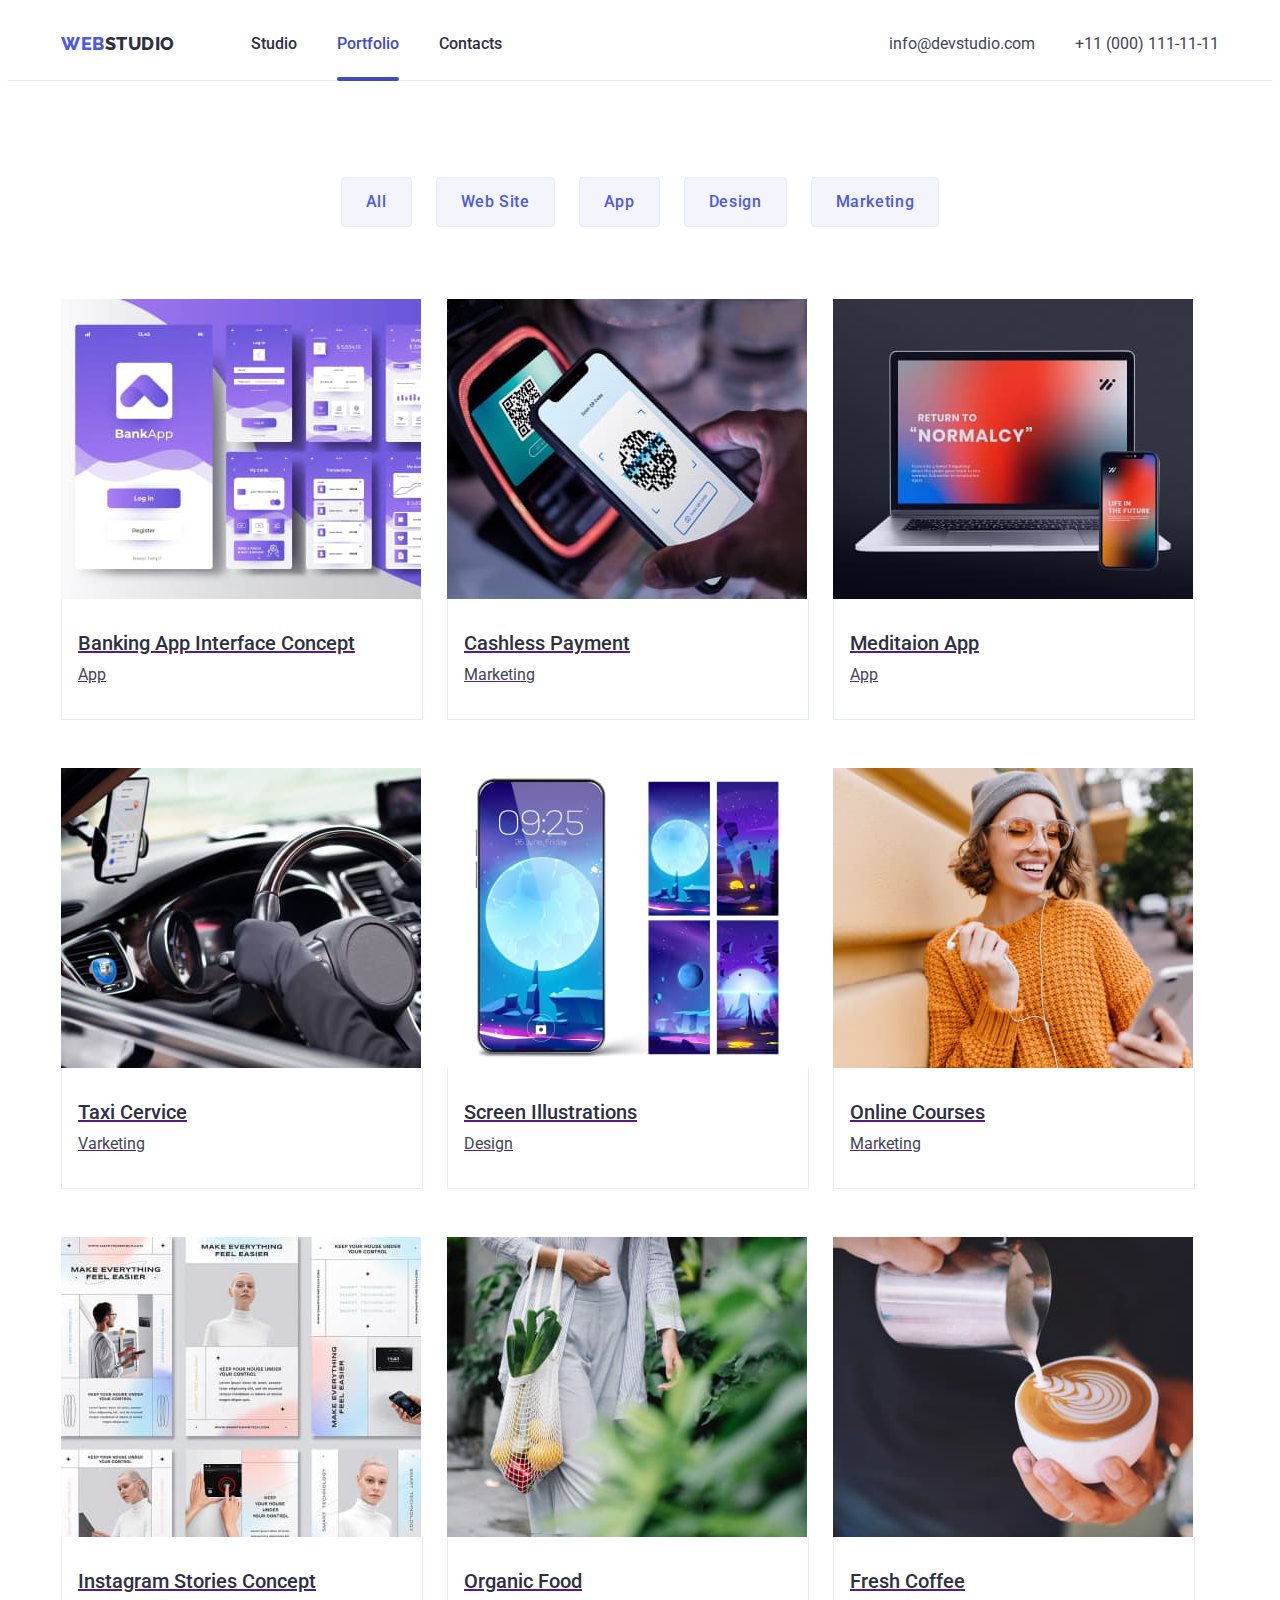
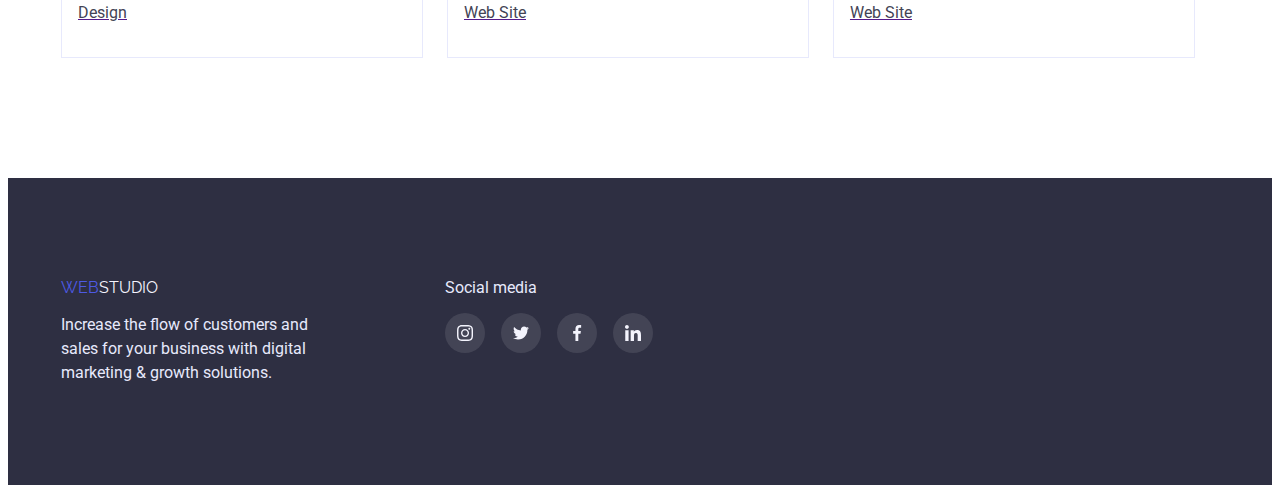
==== portfolio.html @ 62f9ef6f "Initial commit" ====
<!DOCTYPE html>
<html lang="en">
<head>
    <meta charset="UTF-8">
    <meta http-equiv="X-UA-Compatible" content="IE=edge">
    <meta name="viewport" content="width=, initial-scale=1.0">
    <title>Document</title>
    <link href="https://fonts.googleapis.com/css2?family=Raleway:wght@800&family=Roboto:wght@400;500;700&display=swap" rel="stylesheet">
    <link rel="stylesheet" href="https://cdnjs.cloudflare.com/ajax/libs/modern-normalize/1.1.0/modern-normalize.min.css" integrity="sha512-wpPYUAdjBVSE4KJnH1VR1HeZfpl1ub8YT/NKx4PuQ5NmX2tKuGu6U/JRp5y+Y8XG2tV+wKQpNHVUX03MfMFn9Q==" crossorigin="anonymous" referrerpolicy="no-referrer" />
    <link rel="stylesheet" href="./css/style.css">
</head>
<body>
  <header>
        <div class="container main-nav">
            <nav class="main-nav">
                <a href="./index.html" class="logo-header"><span>Web</span>Studio</a>
                <ul class="site-nav list">
                    <li class="item"><a href="./index.html" class="link">Studio</a></li>
                    <li class="item"><a href="./portfolio.html" class="link curent">Portfolio</a></li>
                    <li class="item"><a href="" class="link">Contacts</a></li>
                </ul>
            </nav> 
            <address class="position">
                <ul class="info-nav list">
                    <li class="item"><a href="mailto:info@devstudio.com" class="link">info@devstudio.com</a></li>
                    <li class="item"><a href="tel:+110001111111" class="link">+11 (000) 111-11-11</a></li>
                </ul>
            </address>
        </div>
    </header>
        <main>
            <section class="portfolio">
                <div class="container">
                    <h1 class="visually-hidden">Our activities</h1>
                    <ul class="list list-button">
                        <li class="item shadow"><button class="button" type="button">All</button></li>
                        <li class="item shadow"><button class="button" type="button">Web Site</button></li>
                        <li class="item shadow"><button class="button" type="button">App</button></li>
                        <li class="item shadow"><button class="button" type="button">Design</button></li>
                        <li class="item shadow"><button class="button" type="button">Marketing</button></li>
                    </ul>
                    <ul class="activity-nav  list">
                        <li class="item">
                            <a href="" class="link">
                                <div class="product-thumb">   
                                    <img src="./images/interface.jpg" alt="program interface" width="360">
                                    <p class="overlay">14 Stylish and User-Friendly App Design Concepts · Task Manager App · Calorie Tracker App · Exotic Fruit Ecommerce App · Cloud Storage App</p>
                                </div>                               
                                <div class="card-content">
                                        <h2 class="title">Banking App Interface Concept</h2>
                                        <p class="text">App</p>
                                </div>
                            </a>
                        </li>
                        <li class="item">
                            <a href="" class="link">
                                <div class="product-thumb">
                                    <img src="./images/Phone.jpg" alt="phone" width="360">
                                    <p class="overlay">14 Stylish and User-Friendly App Design Concepts · Task Manager App · Calorie Tracker App · Exotic Fruit Ecommerce App · Cloud Storage App</p>
                                </div>
                                <div class="card-content">
                                    <h2 class="title">Cashless Payment</h2>
                                    <p class="text">Marketing
                                    </p>
                                </div>
                            </a>    
                        </li>
                        <li class="item">
                            <a href="" class="link">
                                <div class="product-thumb">
                                    <img src="./images/laptop.jpg" alt="laptop" width="360">
                                    <p class="overlay">14 Stylish and User-Friendly App Design Concepts · Task Manager App · Calorie Tracker App · Exotic Fruit Ecommerce App · Cloud Storage App</p>
                                </div>
                                <div class="card-content">
                                    <h2 class="title">Meditaion App</h2>
                                    <p class="text">App</p>
                                </div>
                            </a>    
                        </li>
                        <li class="item">
                            <a href="" class="link">
                                <div class="product-thumb">
                                    <img src="./images/taxi.jpg" alt="taxi car" width="360">
                                    <p class="overlay">14 Stylish and User-Friendly App Design Concepts · Task Manager App · Calorie Tracker App · Exotic Fruit Ecommerce App · Cloud Storage App</p>
                                </div>
                                <div class="card-content">
                                    <h2 class="title">Taxi Cervice</h2>
                                    <p class="text">Varketing</p>
                                </div>
                            </a>    
                        </li>
                        <li class="item">
                            <a href="" class="link">
                                <div class="product-thumb">
                                    <img src="./images/screen.jpg" alt="phone screen" width="360">
                                    <p class="overlay">14 Stylish and User-Friendly App Design Concepts · Task Manager App · Calorie Tracker App · Exotic Fruit Ecommerce App · Cloud Storage App</p>
                                </div>
                                <div class="card-content">
                                    <h2 class="title">Screen Illustrations</h2>
                                    <p class="text">Design</p>
                                </div>
                            </a>    
                        </li>
                        <li class="item">
                            <a href="" class="link">
                                <div class="product-thumb">
                                    <img src="./images/smile.jpg" alt="Girl smiles" width="360">
                                    <p class="overlay">14 Stylish and User-Friendly App Design Concepts · Task Manager App · Calorie Tracker App · Exotic Fruit Ecommerce App · Cloud Storage App</p>
                                </div>
                                <div class="card-content">
                                    <h2 class="title">Online Courses</h2>
                                    <p class="text">Marketing</p>
                                </div>
                            </a>    
                        </li>
                        <li class="item">
                            <a href="" class="link">
                                <div class="product-thumb">
                                    <img src="./images/instagram.jpg" alt="instagram pages" width="360">
                                    <p class="overlay">14 Stylish and User-Friendly App Design Concepts · Task Manager App · Calorie Tracker App · Exotic Fruit Ecommerce App · Cloud Storage App</p>
                                </div>
                                <div class="card-content">
                                    <h2 class="title">Instagram Stories Concept</h2>
                                    <p class="text">Design</p>
                                </div>
                            </a>    
                        </li>
                        <li class="item">
                            <a href="" class="link">
                                <div class="product-thumb">
                                    <img src="./images/fruit.jpg" alt="fruit" width="360">
                                    <p class="overlay">14 Stylish and User-Friendly App Design Concepts · Task Manager App · Calorie Tracker App · Exotic Fruit Ecommerce App · Cloud Storage App</p>
                                </div>
                                <div class="card-content">
                                    <h2 class="title">Organic Food</h2>
                                    <p class="text">Web Site</p>
                                </div>
                            </a>    
                        </li>
                        <li class="item">
                            <a href="" class="link">
                                <div class="product-thumb">
                                    <img src="./images/cofee.jpg" alt="cup of coffee" width="360">
                                    <p class="overlay">14 Stylish and User-Friendly App Design Concepts · Task Manager App · Calorie Tracker App · Exotic Fruit Ecommerce App · Cloud Storage App</p>
                                </div>
                                <div class="card-content">
                                    <h2 class="title">Fresh Coffee</h2>
                                    <p class="text">Web Site</p>
                                </div>
                            </a>    
                        </li>
                    </ul>
                </div>
            </section>
        </main>
    <footer class="footer">
        <div class="container group">
            <div class="info">
                <a href="./index.html" class="logo-footer"><span>Web</span>Studio</a>
                <p class="footer-text">Increase the flow of customers and sales for your business with digital marketing & growth solutions.</p>
            </div>
            <div class="media">
                <p>Social media</p>
                <ul class="list actions-footer">
                    <li class="social-footer">
                        <a class="social-link-footer" href="">
                            <svg class="social-icon"> 
                                <use href="./images/symbol-defs.svg#icon-instagram"></use>
                            </svg>
                        </a>  
                    </li>
                    <li class="social-footer">
                        <a class="social-link-footer" href="">
                            <svg class="social-icon"> 
                                <use href="./images/symbol-defs.svg#icon-twitter"></use>
                            </svg>
                        </a>  
                    </li>
                    <li class="social-footer">
                        <a class="social-link-footer" href="">
                            <svg class="social-icon"> 
                                <use href="./images/symbol-defs.svg#icon-facebook"></use>
                            </svg>
                        </a>  
                    </li>
                    <li class="social-footer">
                        <a class="social-link-footer" href="">
                            <svg class="social-icon"> 
                                <use href="./images/symbol-defs.svg#icon-linkedin"></use>
                            </svg>
                        </a>  
                    </li>
                </ul>
            </div>
        </div>
    </footer>
</body>
</html>
---- css/style.css ----
/* basic text color and secondary bcg color #2E2F42 */
/* secondary text color  #434455 */
/* accent #4D5AE5 */
/* basic bcg color #E5E5E5 */
/* white #FFFFFF */
/* footer text color #E7E9FC */
/* logo footer color #F4F4FD */

:root {
    --primary-text-color: #2E2F42;
    --secondary-text-color: #434455;
    --accent-color: #4D5AE5;
    --white-color: #FFFFFF ;
    --section-team-bcg-color: #F4F4FD;
    --footer-text-color: #E7E9FC;
    --button-hover-portfolio: #404BBF;
    --activity-nav-gap-left: 24px;
    --activity-nav-gap-top: 48px;
    --card-bg-color: #4D5AE5;
    --card-bg-color-hover: #404BBF;
    --logo-bg-color:#8E8F99;
    --social-bg-hover: #31D0AA;
    --transition: 250ms cubic-bezier(0.4, 0, 0.2, 1);
}

 body {
    background-color: #ffffff;
    color: var(--secondary-text-color);
    font-family: 'Roboto',sans-serif;
}

.section {
    padding-bottom: 120px;
}

.list {
   list-style: none;
   padding: 0;
   margin: 0;
}
 header {
    border-bottom: 1px solid var(--footer-text-color)
}

img {
  display: block;
  max-width: 100%;
  height: auto;
}


/* .header {
    padding-top: 24px;
    padding-bottom: 24px;
} */

/* logo headder */
.logo-header {
    color: var(--primary-text-color);
    font-family: 'Raleway',sans-serif;
    font-weight: 800;
    font-size: 18px;
    line-height: 1.3;
    letter-spacing: 0.03em;
    text-decoration: none;

    text-transform: uppercase;

    padding-top: 24px;
    padding-bottom: 24px;
}

span {
    color: var(--accent-color);
}

/* site-nav */
.site-nav .link {
    position: relative;
    display: block;
    padding-top: 24px;
    padding-bottom: 24px;

    color: var(--primary-text-color);
    font-weight: 500;
    font-size: 16px;
    line-height: 1.5;
    text-decoration: none;
    transition: color var(--transition);
}

.site-nav .link:hover,
.site-nav .link:focus {
    color: var(--accent-color);
}

.site-nav .link.curent {
   color: var(--card-bg-color-hover); 
}

.site-nav .link.curent::after {
    position: absolute;
    left: 0;
    bottom: -1px;
    display: block;
    content: "";
    width: 100%;
    height: 4px;

    background-color: var(--card-bg-color-hover);
    border-radius: 2px;

    transition: opacity var(--transition);
}


.site-nav {
    display: flex;
    margin-left: 76px;
}

.site-nav .item + .item {
    margin-left: 40px;
}

.container {
    width: 1158px;
    padding-left: 15px;
    padding-right: 15px;
    margin-left: auto;
    margin-right: auto;
}

/* info-nav */
.info-nav {
    display: flex;
    margin-left: auto; 
}

.position {
margin-left: auto;
}

.info-nav .item + .item {
    margin-left: 40px;
}

.info-nav .link {
    display: block;
    padding-top: 24px;
    padding-bottom: 24px;

    color: var(--secondary-text-color);
    font-style: normal;
    font-size: 16px;
    line-height: 1.5;
    text-decoration: none;
    transition: color var(--transition);
}

.info-nav .link:hover,
.info-nav .link:focus {
    color: var(--accent-color);
}

.main-nav {
    display: flex;
    align-items: center;
}

/* hero */
.hero {
    background-color: var(--primary-text-color);
    text-align: center;

    margin-right: auto;
    margin-left: auto;
    padding-top: 188px;
    padding-bottom: 188px;
    max-width: 1440px;
    height: 600px;

    background-image: linear-gradient( to right, 
    rgba(46, 47, 66, 0.7),
    rgba(46, 47, 66, 0.7)),
    url(../images/people-office.jpg);
    background-size: cover;
    background-repeat: no-repeat;
    background-position: center;
}

.hero-title {
    color: var(--white-color);
    font-size: 56px;
    line-height: 1;

    margin-top: 0;
    margin-bottom: 48px;
    width: 496px;
    margin-left: auto;
    margin-right: auto;
}

/* button-service */
.button-service {
    color: var(--white-color);
    background-color: var(--accent-color);

    cursor: pointer;
    font-family: inherit;
    font-weight: 500;
    font-size: 16px;
    line-height: 1.5;
    letter-spacing: 0.04em;
    text-align: center;
    transition: background-color var(--transition);

    display: inline-block;
    border-radius: 4px;
    padding: 16px 32px;
    min-width: 169px;
    border: none;
}

.button-service:hover,
.button-service:focus {
    background-color: var(--button-hover-portfolio);
}

/* section-title */
.section-title {
    color: var(--primary-text-color);
    font-size: 36px;
    line-height: 1.1;

    text-align: center;
    margin-top: 0;
    margin-bottom: 72px;
}

/* Peculiarity */
.peculiarity .title {
    color: var(--primary-text-color);
    font-weight: 500;
    font-size: 20px;
    line-height: 1.2;
    margin-top: 0;
    margin-bottom: 8px;
}

.peculiarity p{
    margin-top: 0;
    margin-bottom: 0;
    line-height: 1.5;
}

.peculiarity {
    display: flex;
}
.section-peculiarity {
    padding-top: 120px;
    padding-bottom: 120px;
}

.peculiarity-icon  {
    display: flex;
    justify-content: center;
    align-items: center;
    width: 264px;
    height: 112px;
    background-color: var(--section-team-bcg-color);
    margin-bottom: 8px;
}

.icon {
    width: 64px;
    height: 64px;
}

.peculiarity .item:not(:last-child) {
     margin-right: 24px;
}

/* list img */
.list-img {
    display: flex;
}

.list-img .item + .item {
    margin-left: 24px;
}

/* section team */
.team {
    background-color: var(--section-team-bcg-color);
    padding-top: 120px;
}

.team .item {
    box-shadow: 0px 1px 6px rgba(46, 47, 66, 0.08), 0px 1px 1px rgba(46, 47, 66, 0.16), 0px 2px 1px rgba(46, 47, 66, 0.08);
}

.list .title {
    margin-top: 0;
    margin-bottom: 8px;
}

.list p {
    margin-top: 0;
    margin-bottom: 0;
}

.list-team {
    display: flex;
}

.list-team .item + .item {
    margin-left: 24px;
}

.list-team .card-content {
    padding: 32px 16px;
    background-color: var(--white-color);
    border-radius: 0px 0px 4px 4px;

    text-align: center;
}

/* list actions */
.actions {
    display: flex;
    justify-content: space-between;
    margin: 0;
    padding: 0;
    list-style: none;
}

.social {
    display: block;
    width: 40px;
    height: 40px;
}

.social-link {
    background-color: var(--card-bg-color);
    color: var(--white-color);
    border-radius: 50%;
    width: 100%;
    height: 100%;
    display: flex;
    justify-content: center;
    align-items: center;
    transition: background-color var(--transition);
}

.social-link:hover,
.social-link:focus {
    background-color: var(--card-bg-color-hover);
}

.social .social-icon {
    width: 16px;
    height: 16px;
    fill: currentColor;
}

.card-content p {
    margin-bottom: 8px;
}

/* Customers */
.customers {
    padding-top: 130px;
}

.customers h2 {
    text-align: center;
    margin-top: 0;
    margin-bottom: 72px;
    font-size: 36px;
}

.logo {
    display: block;
    width: 168px;
    height: 88px;
}

.logo-link {
    background-color: var(--white-color);
    color: #8E8F99;
    border: 1px solid #8E8F99;
    border-radius: 4px;
    display: flex;
    justify-content: center;
    align-items: center;
    width: 100%;
    height: 100%;
    transition: border var(--transition), color var(--transition);
}

.logo .logo-icon { 
    background-size: contain;
    background-position: center;
    fill: currentColor;
} 

.logo-link:hover,
.logo-link:focus {
    color: var(--card-bg-color-hover);
    border: 1px solid var(--card-bg-color-hover);
}

/* footer */
.footer {
    color: var(--footer-text-color);
    background-color: var(--primary-text-color);
    padding-top: 100px;
    padding-bottom: 100px;
}

/* logo footer */
.footer .logo-footer {
    color: var(--section-team-bcg-color);
    font-family: 'Raleway',sans-serif;
    text-decoration: none;

    text-transform: uppercase;
}

.footer .footer-text {
    margin-top: 16px;
    margin-bottom: 0;
    line-height: 1.5;
}

/* list actions footer */
.group {
    display: flex;
}

.group .info {
    margin-right: 120px;
}

.media {
    width: 208px;
    height: 80px;
}

.media p {
    margin-top: 0;
    margin-bottom: 16px;
    padding: 0;
}

.actions-footer {
    display: flex;
    justify-content: space-between;
    margin: 0;
    padding: 0;
    list-style: none;
}

.social-footer {
    display:block;
    width: 40px;
    height: 40px;
}

.social-link-footer {
    background-color: rgba(255, 255, 255, 0.1);
    color: var(--white-color);
    border-radius: 50%;
    width: 100%;
    height: 100%;
    display: flex;
    justify-content: center;
    align-items: center;
    transition: background-color var(--transition);
}

.social-link-footer:hover,
.social-link-footer:focus {
    background-color: var(--social-bg-hover);
}

.social-footer .social-icon {
    width: 16px;
    height: 16px;
    fill: currentColor;
}


/* portfolio.html____________________ 
button*/

.list-button {
    display: flex;
    justify-content: center;
    margin-bottom: 72px;
}

.list-button .item + .item {
    margin-left: 24px;
}

.list .button {
    display: inline-block;
    color: var(--accent-color);
    background-color: var(--section-team-bcg-color);
    
    cursor: pointer;
    font-family: inherit;
    font-weight: 500;
    font-size: 16px;
    line-height: 1.5;
    letter-spacing: 0.04em;

    padding: 12px 24px;
    border-radius: 4px;
    border: 1px solid var(--footer-text-color);
    transition: color var(--transition), background-color var(--transition), box-shadow var(--transition), border var(--transition);
}

.list .button:hover,
.list .button:focus {
    color: var(--white-color);
    background-color: var(--button-hover-portfolio);
    box-shadow: 0px 4px 4px rgba(0, 0, 0, 0.15);
    border: 1px solid transparent;
}

.footer-text {
    width: 264px;
}

/* activity */

.activity-nav {
    display: flex;
    flex-wrap: wrap;
    margin-right: ( -1 * var(--activity-nav-gap-left));
    margin-top: ( -1 * var(--activity-nav-gap-top));
}

.activity-nav .item {
    width: 360px;
    flex-basis: calc(100% / 3 - var(--activity-nav-gap-left));
    margin-right: var(--activity-nav-gap-left);
    margin-top: var(--activity-nav-gap-top);
}

.activity-nav .item:nth-child(3n) {
    margin-right: 0;
}

.activity-nav .item:nth-child(-n + 3) {
    margin-top: 0;
}

.activity-nav .title {
color: var(--primary-text-color);
font-weight: 500;
font-size: 20px;
line-height: 1.2;  
    
margin-top: 0;
margin-bottom: 8px;
}

.activity-nav .text {
    color: var(--secondary-text-color);
    font-size: 16px;
    line-height: 1.5;

    margin-top: 0;
    margin-bottom: 0;
}

/* .activity-nav .item {
    width: calc((100% - 48px) / 3);
    margin-right: 24px;
    margin-top: 48px;
}

.activity-nav:nth-child(3n) {
    margin-right: 0;
} */

.activity-nav .card-content {
    padding: 32px 16px;
    border-right: 1px solid var(--footer-text-color);
    border-left: 1px solid var(--footer-text-color);
    border-bottom: 1px solid var(--footer-text-color);
}

.portfolio {
    padding-top: 96px;
    padding-bottom: 120px;
}
.activity-nav .link {
    display: block;
    transition: box-shadow var(--transition);
}

.activity-nav .link:hover,
.activity-nav .link:focus {
 box-shadow: 0px 1px 6px rgb(46 47 66 / 8%), 0px 1px 1px rgb(46 47 66 / 16%), 0px 2px 1px rgb(46 47 66 / 8%);
}

/* hover card-content */
.product-thumb {
    position: relative;
    overflow: hidden;
}

/* .product-thumb::before {
    position: absolute;
    display: inline-block;
    content: "";
    width: 100%;
    height: 100%;
    top: 0;
    left: 0;

    background-color: var(--card-bg-color);
    opacity: 0;
} */

.overlay {
    display: block;
    position: absolute;
    top: 0;
    left: 0;
    padding-top: 40px;
    padding-right: 32px;
    padding-left: 32px;
    width: 100%;
    height: 100%;
    overflow: auto;
    transform: translate(0, 100%);
    transition: transform var(--transition);

    font-size: 16px;
    line-height: 1.5;
    color: #F4F4FD;
    background-color: var(--card-bg-color);
}  

.activity-nav .link:hover .overlay {
    transform: translate(0, 0);
}

.activity-nav .link:focus .overlay {
    transform: translate(0, 0);
}

/* .activity-nav .link:hover .product-thumb::before {
    opacity: 1;
} */

/* MODAL */
.backdrop {
    position: fixed;
    top: 0;
    left: 0;
    width: 100%;
    height: 100%;

    background: rgba(46, 47, 66, 0.4);

    transition: opacity var(--transition), 
    visibility var(--transition);
}

.backdrop.is-hidden {
    opacity: 0;
    visibility: hidden;
    pointer-events: none;
}

.modal {
    position: absolute;
    min-width: 408px;
    min-height: 576px;
    top: 50%;
    left: 50%;
    transform: translate( -50%, -50%);
    transition: transform var(--transition);

    background: #FCFCFC;
    box-shadow: 0px 1px 1px rgba(0, 0, 0, 0.14), 0px 1px 3px rgba(0, 0, 0, 0.12), 0px 2px 1px rgba(0, 0, 0, 0.2);
    border-radius: 4px;
}

/* BUTTON CLOSE */
.close {
    position: absolute;
    top: 24px;
    right: 24px;
    width: 24px;
    height: 24px;
    display: flex;
    justify-content: center;
    align-items: center;
    
    color:#000000;
    background-color: #E7E9FC;
    border: 1px solid rgba(0, 0, 0, 0.1);
    border-radius: 50%;
    transition: color var(--transition), background-color var(--transition);
}

.close:hover ,
.close:focus {
    background-color: var(--card-bg-color-hover);
    color: var(--white-color);
}

.close .close-icon {
    width: 8px;
    height: 8px;
    fill: currentColor;
}

/* visually-hidden */
.visually-hidden {
 position: absolute;
 width: 1px;
 height: 1px;
 margin: -1px;
 border: 0;
 padding: 0;
 white-space: nowrap;
 clip-path: inset(100%);
 clip: rect(0 0 0 0);
 overflow: hidden;
}
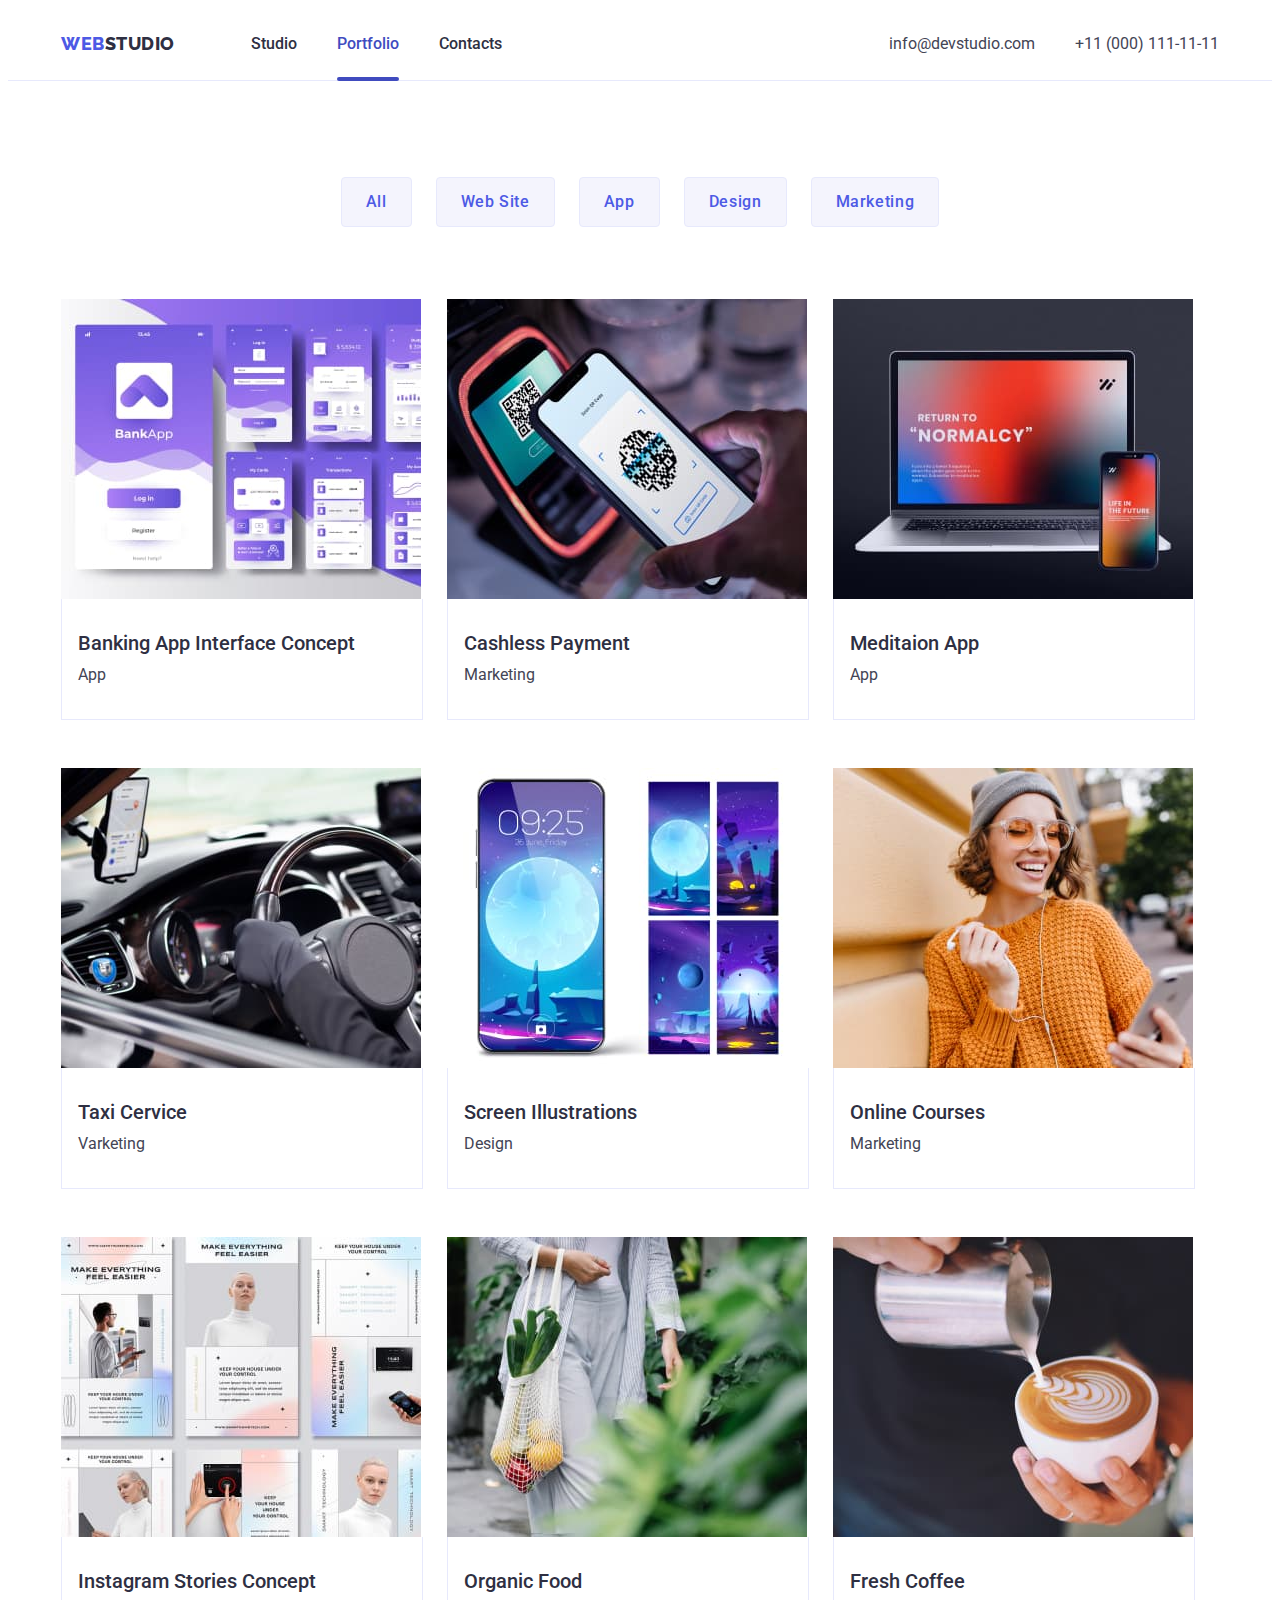
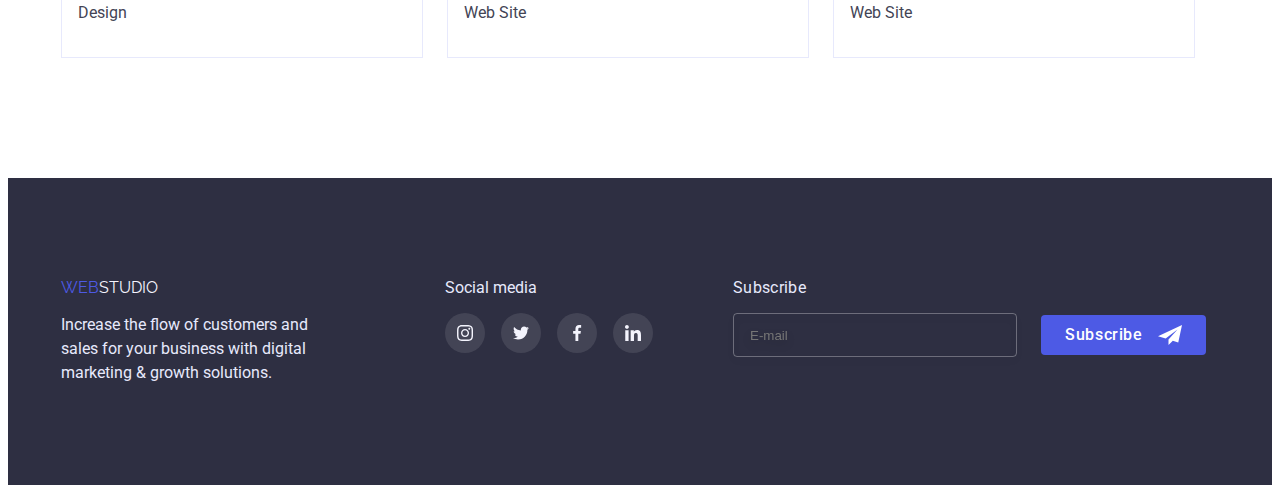
==== commit 4d5e6111: "added form in footer" ====
--- a/portfolio.html
+++ b/portfolio.html
@@ -192,6 +192,14 @@
                     </li>
                 </ul>
             </div>
+                        <div class="form-subscribe">
+                <p class="text-form">Subscribe</p>
+                <form class="footer-form">
+                    <label for="email" class="modal-form-field"></label>
+                    <input id="email" class="modal-form-input-footer" type="email" name="user_email" placeholder="E-mail" required pattern="[a-z0-9._%+-]+@[a-z0-9.-]+\.[a-z]{2,4}$">     
+                    <button class="modal-form-submit submit-footer" type="submit">Subscribe</button>  
+                </form>
+            </div>
         </div>
     </footer>
 </body>
--- a/css/style.css
+++ b/css/style.css
@@ -446,6 +446,7 @@
 .media {
     width: 208px;
     height: 80px;
+    margin-right: 80px;
 }
 
 .media p {
@@ -602,6 +603,7 @@
 .activity-nav .link {
     display: block;
     transition: box-shadow var(--transition);
+    text-decoration: none;
 }
 
 .activity-nav .link:hover,
@@ -704,6 +706,7 @@
     display: flex;
     justify-content: center;
     align-items: center;
+    cursor: pointer
     
     color:#000000;
     background-color: #E7E9FC;
@@ -723,6 +726,196 @@
     height: 8px;
     fill: currentColor;
 }
+
+/* MODAL FORM */
+.modal-form {
+    padding: 24px;
+    padding-top: 72px;
+    display: flex;
+    flex-direction: column;
+}
+
+.modal-form .contacts {
+    font-weight: 500;
+    font-size: 16px;
+    line-height: 1.5;
+    height: 24px;
+    text-align: center;
+    letter-spacing: 0.02em;
+    color: var(--primary-text-color);
+
+    margin: 0;
+    margin-bottom: 16px;
+    padding: 0;
+}
+
+.modal-form-input-desc {
+    display: block;
+    font-size: 12px;
+    line-height: 1.33;
+    letter-spacing: 0.04em;
+    color: #8E8F99;
+    
+    padding: 0;
+    margin: 0;
+    margin-bottom: 4px;
+}
+
+.modal-form-input {
+    width: 100%;
+    height: 40px;
+    border: 1px solid rgba(33, 33, 33, 0.2);
+    border-radius: 4px;
+    padding-left: 38px;
+    transition: border-color var(--transition);
+}
+
+.modal-form-input:focus {
+    outline: none;
+    border-color: var(--accent-color);
+}
+
+.modal-form-input:focus +.modal-form-input-icon {
+    color: var(--accent-color);
+}
+
+.modal-form-input-wrapper {
+    position: relative;
+    color: #2E2F42;
+}
+
+.modal-form-input-icon {
+    position: absolute;
+    top: 50%;
+    left: 12px;
+    transform: translateY(-50%);
+    fill: currentColor;
+    display: block;
+    width: 18px;
+    height: 24px;
+    transition: color var(--transition);
+}
+
+.modal-form-field {
+    margin-bottom: 8px;
+}
+
+.modal-form-message {
+    resize: none;
+    width: 100%;
+    padding: 8px 16px;
+    height: 120px;
+    border: 1px solid rgba(33, 33, 33, 0.2);
+    border-radius: 4px;
+    transition: border-color var(--transition);
+}
+
+.modal-form-message::placeholder {
+    color: rgba(117, 117, 117, 0.5);
+}
+
+.modal-form-message:focus {
+    outline: none;
+    border-color: var(--accent-color);
+}
+
+.modal-form-check-desc {
+    display: flex;
+    align-items: center;
+    margin-bottom: 24px;
+
+    font-size: 12px;
+    line-height: 1,33;
+    
+}
+
+.modal-form-check-desc::before {
+    display: block;
+    content: "";
+    width: 16px;
+    height: 16px;
+    border: 1.25px solid #2E2F42;
+    border-radius: 2px;
+    cursor: pointer;
+    margin-right: 8px;
+}
+
+.modal-form-check:checked +.modal-form-check-desc::before {
+    background-color: var(--button-hover-portfolio);
+    background-image: url(../images/icon-ok.svg);
+    background-repeat: no-repeat;
+    background-position: center;
+}
+
+.modal-form-submit {
+    color: var(--white-color);
+    background-color: var(--accent-color);
+
+    cursor: pointer;
+    font-family: inherit;
+    font-weight: 500;
+    font-size: 16px;
+    line-height: 1.5;
+    letter-spacing: 0.04em;
+    align-self: center;
+    transition: background-color var(--transition);
+
+    display: inline-block;
+    border-radius: 4px;
+    padding: 16px 32px;
+    width: 169px;
+    height: 56px;
+    border: none;
+}
+
+.modal-form-submit:hover,
+.modal-form-submit:focus {
+    background-color: var(--button-hover-portfolio);
+}
+
+.footer-form {
+    display: flex;
+}
+
+.text-form {
+    margin: 0;
+    margin-bottom: 16px;
+
+    font-size: 16px;
+    letter-spacing: 0.02em;
+}
+
+.modal-form-input-footer {
+    margin-right: 24px;
+    padding-left: 16px;
+    width: 264px;
+    height: 40px;
+    border: 1px solid rgba(255, 255, 255, 0.3);
+    filter: drop-shadow(0px 4px 4px rgba(0, 0, 0, 0.15));
+    border-radius: 4px;
+    color: var(--white-color);
+    background: transparent;
+    transition: border-color var(--transition);
+}
+
+.modal-form-input-footer:focus {
+    outline: none;
+    border-color: var(--accent-color);
+}
+
+.modal-form-submit.submit-footer {
+    width: 165px;
+    height: 40px;
+    display: flex;
+    text-align: center;
+    align-items: center;
+    padding: 8px 24px;
+    background-image: url(../images/subscribe-icon.svg);
+    background-position:right 24px bottom 50%;
+    background-repeat: no-repeat;
+    transition: color var(--transition);
+}
+
 
 /* visually-hidden */
 .visually-hidden {
